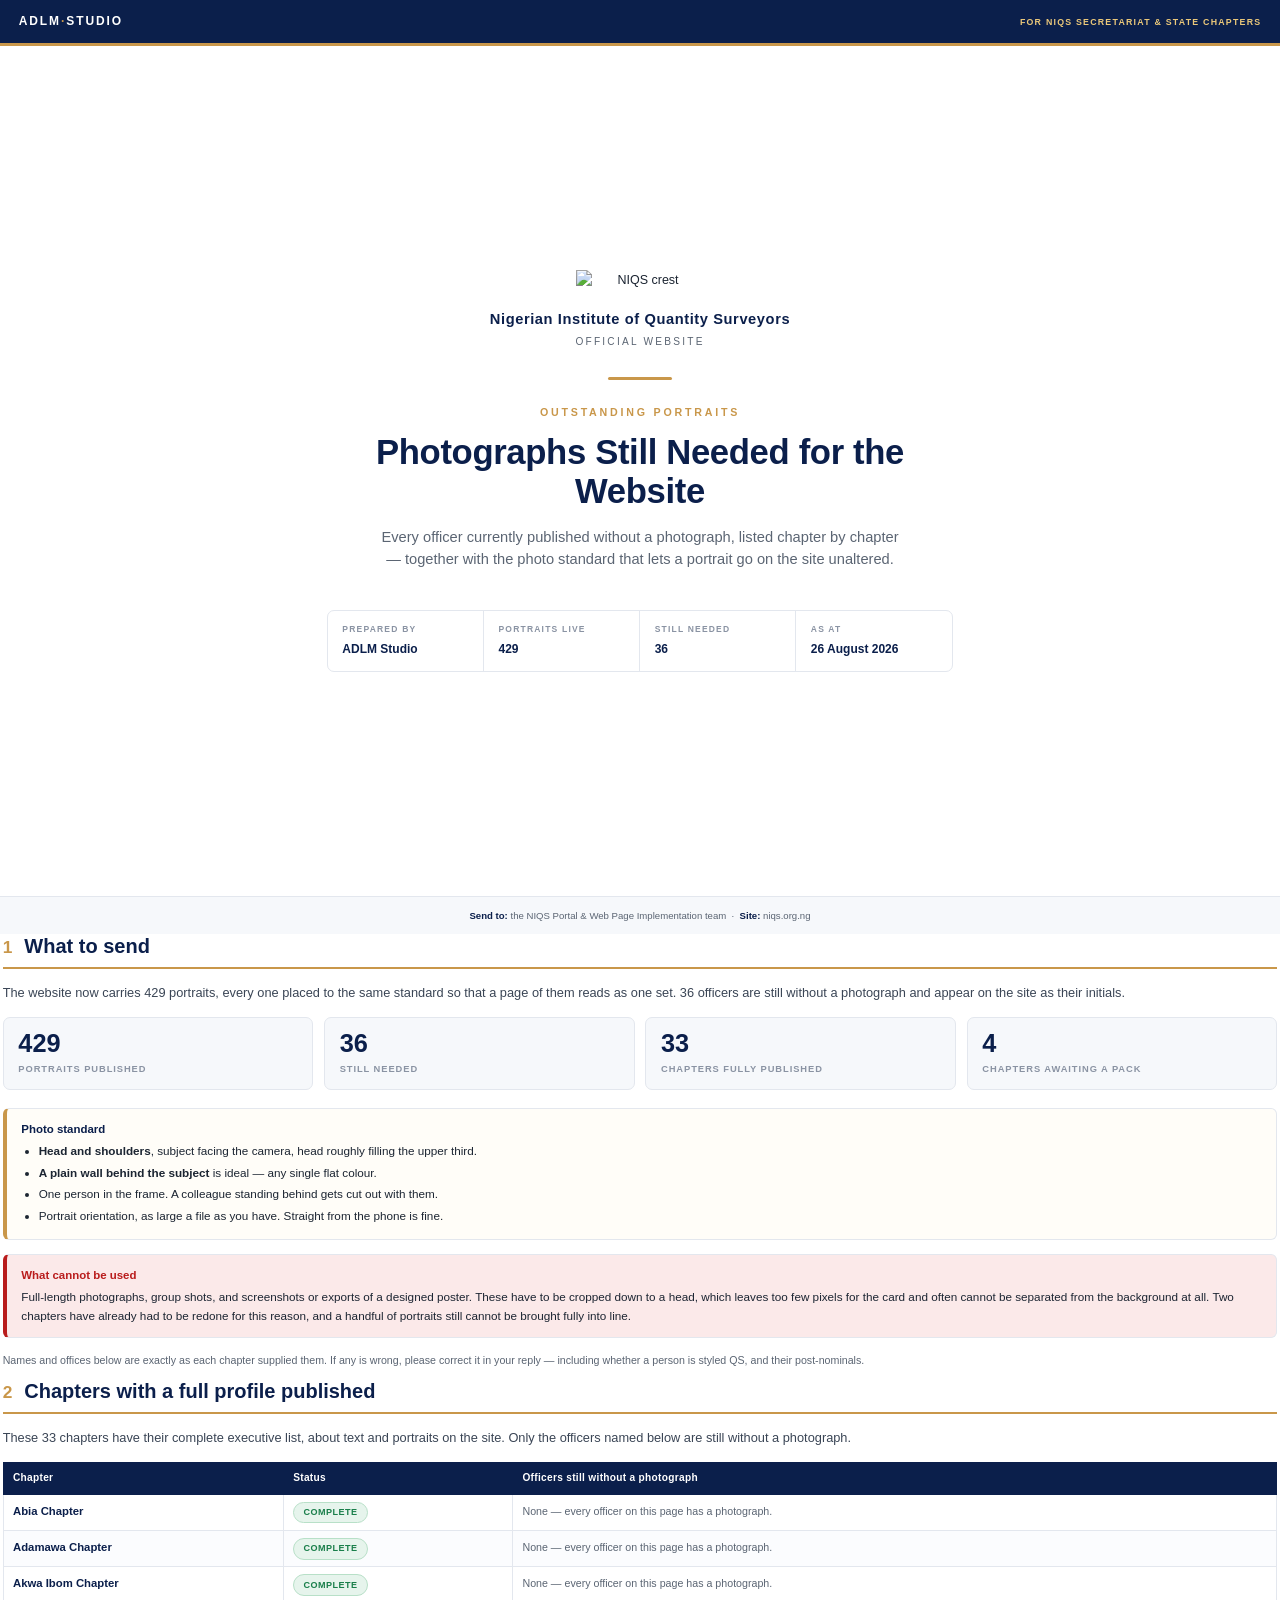
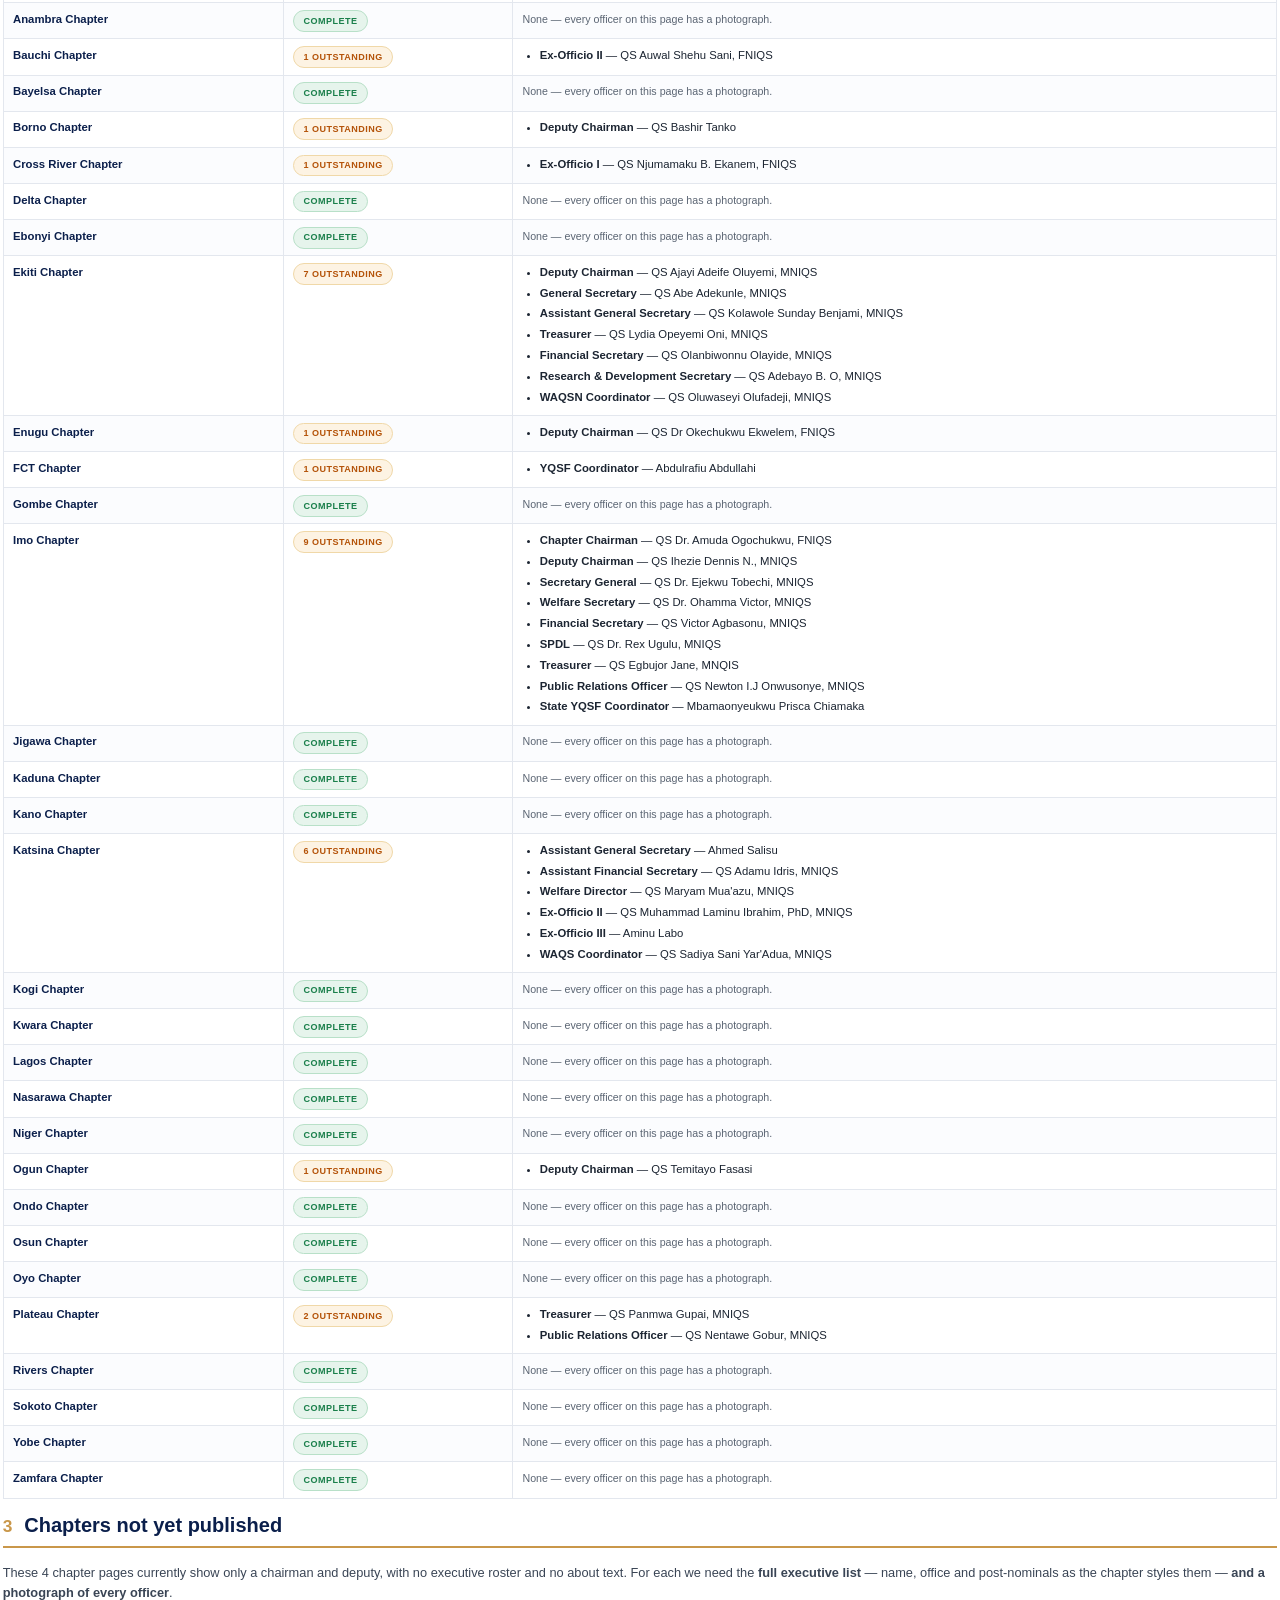
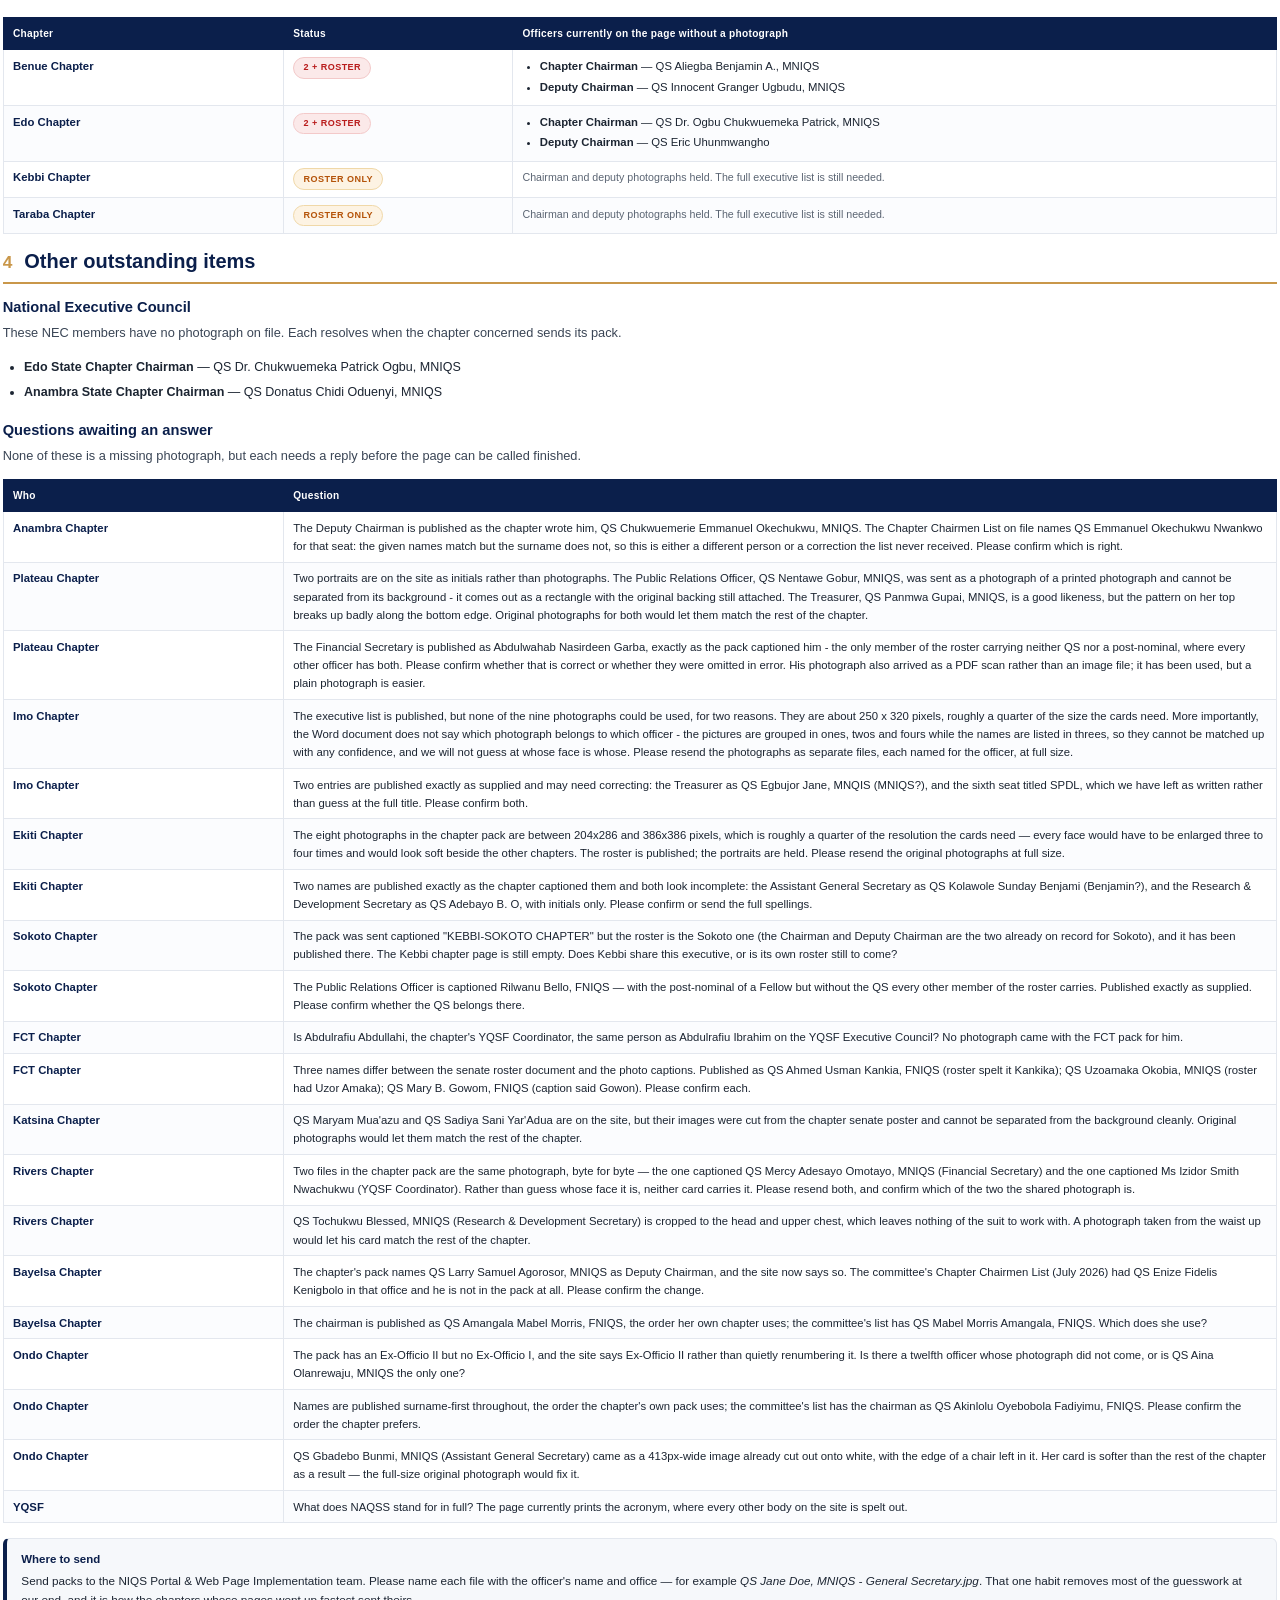
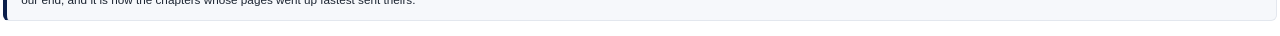
==== docs/pdf-source/outstanding-portraits.html @ b6cdea0b "content(chapters): Anambra, Plateau and Imo, and two faces we would have had to guess at All three a" ====
<!DOCTYPE html>
<html lang="en"><head><meta charset="utf-8">
<title>NIQS Website — Outstanding Portraits</title>
<style>
  :root{ --navy:#0B1F4B; --navy2:#132660; --navy3:#1a3280; --gold:#C9974A; --goldl:#EBC87A;
    --goldxl:#f6efe0; --ink:#1c2532; --muted:#5b6573; --muted2:#8a93a3; --line:#e3e7ee;
    --soft:#f6f8fb; --green:#1a7f4b; --greenbg:#e6f4ec; --greenbd:#b8e0c8;
    --amber:#b45309; --amberbg:#fdf3e3; --amberbd:#f0d8a8; --red:#b91c1c; --redbg:#fbe9e9; --redbd:#f3c9c9; }
  *{ box-sizing:border-box; }
  html{ -webkit-print-color-adjust:exact; print-color-adjust:exact; }
  body{ font-family:"Segoe UI","Helvetica Neue",Arial,sans-serif; color:var(--ink);
    font-size:9.4pt; line-height:1.6; margin:0; background:#fff; }
  h1,h2,h3{ font-weight:700; color:var(--navy); margin:0; line-height:1.25; }
  p{ margin:0 0 7pt; }
  .cover{ height:247mm; display:flex; flex-direction:column; break-after:page; }
  .cover-band{ background:var(--navy); color:#fff; padding:9pt 14pt; display:flex;
    justify-content:space-between; align-items:center; border-bottom:3px solid var(--gold); }
  .cover-band .l{ font-weight:800; letter-spacing:.16em; font-size:9pt; }
  .cover-band .l b{ color:var(--gold); }
  .cover-band .r{ font-size:6.6pt; letter-spacing:.14em; color:var(--goldl); font-weight:700; text-transform:uppercase; }
  .cover-body{ flex:1; display:flex; flex-direction:column; align-items:center; text-align:center;
    padding:0 24pt; justify-content:center; }
  .crest{ width:128px; height:auto; margin-bottom:14pt; }
  .inst{ font-size:11pt; font-weight:700; color:var(--navy); letter-spacing:.04em; }
  .inst-sub{ font-size:7.6pt; color:var(--muted); letter-spacing:.22em; text-transform:uppercase; margin-top:2pt; }
  .rule{ width:64px; height:3px; background:var(--gold); border-radius:2px; margin:20pt auto 18pt; }
  .doc-kicker{ font-size:8pt; font-weight:800; letter-spacing:.26em; text-transform:uppercase;
    color:var(--gold); margin-bottom:9pt; }
  .doc-title{ font-size:26pt; line-height:1.12; color:var(--navy); letter-spacing:-.01em; max-width:430pt; }
  .doc-subtitle{ font-size:11pt; color:var(--muted); font-weight:500; margin-top:11pt; max-width:390pt; line-height:1.5; }
  .meta-grid{ display:grid; grid-template-columns:repeat(4,1fr); width:100%; max-width:470pt;
    margin-top:30pt; border:1px solid var(--line); border-radius:7px; overflow:hidden; }
  .meta-cell{ padding:9pt 11pt; border-right:1px solid var(--line); text-align:left; }
  .meta-cell:last-child{ border-right:none; }
  .meta-cell .k{ font-size:6.4pt; letter-spacing:.14em; text-transform:uppercase; color:var(--muted2); font-weight:700; }
  .meta-cell .v{ font-size:9pt; font-weight:700; color:var(--navy); margin-top:3pt; }
  .cover-foot{ background:var(--soft); border-top:1px solid var(--line); padding:8pt 14pt;
    font-size:7.2pt; color:var(--muted); text-align:center; }
  .cover-foot b{ color:var(--navy); }
  section{ padding:0 2pt; }
  .pb{ break-before:page; }
  h1.sec{ font-size:15pt; padding-bottom:6pt; margin:0 0 11pt; border-bottom:2px solid var(--gold);
    display:flex; align-items:baseline; gap:9pt; }
  h1.sec .n{ color:var(--gold); font-size:13pt; }
  .lead{ font-size:9.6pt; color:#3a4555; margin-bottom:10pt; }
  table.tbl{ width:100%; border-collapse:collapse; margin:6pt 0 11pt; font-size:8.5pt; }
  table.tbl th{ background:var(--navy); color:#fff; text-align:left; padding:5.5pt 7pt; font-weight:600;
    font-size:7.6pt; letter-spacing:.03em; border:1px solid var(--navy); }
  table.tbl td{ padding:5pt 7pt; border:1px solid var(--line); vertical-align:top; }
  table.tbl tr{ break-inside:avoid; }
  table.tbl tbody tr:nth-child(even) td{ background:#fbfcfe; }
  .chap{ font-weight:700; color:var(--navy); white-space:nowrap; }
  .rag{ display:inline-block; font-size:6.8pt; font-weight:800; letter-spacing:.05em; text-transform:uppercase;
    padding:2pt 7pt; border-radius:20px; white-space:nowrap; }
  .rag.g{ background:var(--greenbg); color:var(--green); border:1px solid var(--greenbd); }
  .rag.a{ background:var(--amberbg); color:var(--amber); border:1px solid var(--amberbd); }
  .rag.r{ background:var(--redbg); color:var(--red); border:1px solid var(--redbd); }
  .box{ border:1px solid var(--line); border-left:4px solid var(--gold); background:#fffdf8;
    border-radius:6px; padding:8pt 11pt; margin:8pt 0 11pt; font-size:8.8pt; break-inside:avoid; }
  .box.navy{ border-left-color:var(--navy); background:var(--soft); }
  .box .bt{ font-weight:800; color:var(--navy); font-size:8.6pt; margin-bottom:3pt; }
  ul{ margin:0 0 8pt; padding-left:16pt; } li{ margin-bottom:3.5pt; }
  ul.tight{ margin:0; padding-left:13pt; } ul.tight li{ margin-bottom:2pt; }
  .stat-row{ display:grid; grid-template-columns:repeat(4,1fr); gap:8pt; margin:4pt 0 14pt; }
  .stat{ border:1px solid var(--line); border-radius:7px; padding:9pt 11pt; background:var(--soft); }
  .stat .n{ font-size:19pt; font-weight:800; color:var(--navy); line-height:1.1; }
  .stat .l{ font-size:7pt; letter-spacing:.1em; text-transform:uppercase; color:var(--muted2); font-weight:700; margin-top:3pt; }
  .muted{ color:var(--muted); } .small{ font-size:8pt; }
</style></head>
<body>

<div class="cover">
  <div class="cover-band">
    <div class="l">ADLM<b>·</b>STUDIO</div>
    <div class="r">For NIQS Secretariat &amp; State Chapters</div>
  </div>
  <div class="cover-body">
    <img class="crest" src="__LOGO_DATA_URI__" alt="NIQS crest">
    <div class="inst">Nigerian Institute of Quantity Surveyors</div>
    <div class="inst-sub">Official Website</div>
    <div class="rule"></div>
    <div class="doc-kicker">Outstanding Portraits</div>
    <h1 class="doc-title">Photographs Still Needed for the Website</h1>
    <div class="doc-subtitle">
      Every officer currently published without a photograph, listed chapter by chapter —
      together with the photo standard that lets a portrait go on the site unaltered.
    </div>
    <div class="meta-grid">
      <div class="meta-cell"><div class="k">Prepared by</div><div class="v">ADLM Studio</div></div>
      <div class="meta-cell"><div class="k">Portraits live</div><div class="v">429</div></div>
      <div class="meta-cell"><div class="k">Still needed</div><div class="v">36</div></div>
      <div class="meta-cell"><div class="k">As at</div><div class="v">26 August 2026</div></div>
    </div>
  </div>
  <div class="cover-foot">
    <b>Send to:</b> the NIQS Portal &amp; Web Page Implementation team &nbsp;·&nbsp;
    <b>Site:</b> niqs.org.ng
  </div>
</div>

<section>
  <h1 class="sec"><span class="n">1</span> What to send</h1>
  <p class="lead">
    The website now carries 429 portraits, every one placed to the same standard so that a
    page of them reads as one set. 36 officers are still without a photograph and appear
    on the site as their initials.
  </p>

  <div class="stat-row">
    <div class="stat"><div class="n">429</div><div class="l">Portraits published</div></div>
    <div class="stat"><div class="n">36</div><div class="l">Still needed</div></div>
    <div class="stat"><div class="n">33</div><div class="l">Chapters fully published</div></div>
    <div class="stat"><div class="n">4</div><div class="l">Chapters awaiting a pack</div></div>
  </div>

  <div class="box">
    <div class="bt">Photo standard</div>
    <ul class="tight">
      <li><b>Head and shoulders</b>, subject facing the camera, head roughly filling the upper third.</li>
      <li><b>A plain wall behind the subject</b> is ideal — any single flat colour.</li>
      <li>One person in the frame. A colleague standing behind gets cut out with them.</li>
      <li>Portrait orientation, as large a file as you have. Straight from the phone is fine.</li>
    </ul>
  </div>

  <div class="box warn" style="border-left-color:#b91c1c;background:#fbe9e9;">
    <div class="bt" style="color:#b91c1c;">What cannot be used</div>
    <p style="margin:0;">
      Full-length photographs, group shots, and screenshots or exports of a designed poster. These have
      to be cropped down to a head, which leaves too few pixels for the card and often cannot be
      separated from the background at all. Two chapters have already had to be redone for this reason,
      and a handful of portraits still cannot be brought fully into line.
    </p>
  </div>

  <p class="small muted">
    Names and offices below are exactly as each chapter supplied them. If any is wrong, please correct
    it in your reply — including whether a person is styled QS, and their post-nominals.
  </p>
</section>

<section class="pb">
  <h1 class="sec"><span class="n">2</span> Chapters with a full profile published</h1>
  <p class="lead">
    These 33 chapters have their complete executive list, about text and portraits on
    the site. Only the officers named below are still without a photograph.
  </p>
  <table class="tbl">
    <thead><tr><th style="width:22%">Chapter</th><th style="width:18%">Status</th><th>Officers still without a photograph</th></tr></thead>
    <tbody>
      <tr>
        <td class="chap">Abia Chapter</td>
        <td><span class="rag g">Complete</span></td>
        <td><span class="muted small">None — every officer on this page has a photograph.</span></td>
      </tr>
      <tr>
        <td class="chap">Adamawa Chapter</td>
        <td><span class="rag g">Complete</span></td>
        <td><span class="muted small">None — every officer on this page has a photograph.</span></td>
      </tr>
      <tr>
        <td class="chap">Akwa Ibom Chapter</td>
        <td><span class="rag g">Complete</span></td>
        <td><span class="muted small">None — every officer on this page has a photograph.</span></td>
      </tr>
      <tr>
        <td class="chap">Anambra Chapter</td>
        <td><span class="rag g">Complete</span></td>
        <td><span class="muted small">None — every officer on this page has a photograph.</span></td>
      </tr>
      <tr>
        <td class="chap">Bauchi Chapter</td>
        <td><span class="rag a">1 outstanding</span></td>
        <td><ul class="tight"><li><b>Ex-Officio II</b> — QS Auwal Shehu Sani, FNIQS</li></ul></td>
      </tr>
      <tr>
        <td class="chap">Bayelsa Chapter</td>
        <td><span class="rag g">Complete</span></td>
        <td><span class="muted small">None — every officer on this page has a photograph.</span></td>
      </tr>
      <tr>
        <td class="chap">Borno Chapter</td>
        <td><span class="rag a">1 outstanding</span></td>
        <td><ul class="tight"><li><b>Deputy Chairman</b> — QS Bashir Tanko</li></ul></td>
      </tr>
      <tr>
        <td class="chap">Cross River Chapter</td>
        <td><span class="rag a">1 outstanding</span></td>
        <td><ul class="tight"><li><b>Ex-Officio I</b> — QS Njumamaku B. Ekanem, FNIQS</li></ul></td>
      </tr>
      <tr>
        <td class="chap">Delta Chapter</td>
        <td><span class="rag g">Complete</span></td>
        <td><span class="muted small">None — every officer on this page has a photograph.</span></td>
      </tr>
      <tr>
        <td class="chap">Ebonyi Chapter</td>
        <td><span class="rag g">Complete</span></td>
        <td><span class="muted small">None — every officer on this page has a photograph.</span></td>
      </tr>
      <tr>
        <td class="chap">Ekiti Chapter</td>
        <td><span class="rag a">7 outstanding</span></td>
        <td><ul class="tight"><li><b>Deputy Chairman</b> — QS Ajayi Adeife Oluyemi, MNIQS</li><li><b>General Secretary</b> — QS Abe Adekunle, MNIQS</li><li><b>Assistant General Secretary</b> — QS Kolawole Sunday Benjami, MNIQS</li><li><b>Treasurer</b> — QS Lydia Opeyemi Oni, MNIQS</li><li><b>Financial Secretary</b> — QS Olanbiwonnu Olayide, MNIQS</li><li><b>Research &amp; Development Secretary</b> — QS Adebayo B. O, MNIQS</li><li><b>WAQSN Coordinator</b> — QS Oluwaseyi Olufadeji, MNIQS</li></ul></td>
      </tr>
      <tr>
        <td class="chap">Enugu Chapter</td>
        <td><span class="rag a">1 outstanding</span></td>
        <td><ul class="tight"><li><b>Deputy Chairman</b> — QS Dr Okechukwu Ekwelem, FNIQS</li></ul></td>
      </tr>
      <tr>
        <td class="chap">FCT Chapter</td>
        <td><span class="rag a">1 outstanding</span></td>
        <td><ul class="tight"><li><b>YQSF Coordinator</b> — Abdulrafiu Abdullahi</li></ul></td>
      </tr>
      <tr>
        <td class="chap">Gombe Chapter</td>
        <td><span class="rag g">Complete</span></td>
        <td><span class="muted small">None — every officer on this page has a photograph.</span></td>
      </tr>
      <tr>
        <td class="chap">Imo Chapter</td>
        <td><span class="rag a">9 outstanding</span></td>
        <td><ul class="tight"><li><b>Chapter Chairman</b> — QS Dr. Amuda Ogochukwu, FNIQS</li><li><b>Deputy Chairman</b> — QS Ihezie Dennis N., MNIQS</li><li><b>Secretary General</b> — QS Dr. Ejekwu Tobechi, MNIQS</li><li><b>Welfare Secretary</b> — QS Dr. Ohamma Victor, MNIQS</li><li><b>Financial Secretary</b> — QS Victor Agbasonu, MNIQS</li><li><b>SPDL</b> — QS Dr. Rex Ugulu, MNIQS</li><li><b>Treasurer</b> — QS Egbujor Jane, MNQIS</li><li><b>Public Relations Officer</b> — QS Newton I.J Onwusonye, MNIQS</li><li><b>State YQSF Coordinator</b> — Mbamaonyeukwu Prisca Chiamaka</li></ul></td>
      </tr>
      <tr>
        <td class="chap">Jigawa Chapter</td>
        <td><span class="rag g">Complete</span></td>
        <td><span class="muted small">None — every officer on this page has a photograph.</span></td>
      </tr>
      <tr>
        <td class="chap">Kaduna Chapter</td>
        <td><span class="rag g">Complete</span></td>
        <td><span class="muted small">None — every officer on this page has a photograph.</span></td>
      </tr>
      <tr>
        <td class="chap">Kano Chapter</td>
        <td><span class="rag g">Complete</span></td>
        <td><span class="muted small">None — every officer on this page has a photograph.</span></td>
      </tr>
      <tr>
        <td class="chap">Katsina Chapter</td>
        <td><span class="rag a">6 outstanding</span></td>
        <td><ul class="tight"><li><b>Assistant General Secretary</b> — Ahmed Salisu</li><li><b>Assistant Financial Secretary</b> — QS Adamu Idris, MNIQS</li><li><b>Welfare Director</b> — QS Maryam Mua'azu, MNIQS</li><li><b>Ex-Officio II</b> — QS Muhammad Laminu Ibrahim, PhD, MNIQS</li><li><b>Ex-Officio III</b> — Aminu Labo</li><li><b>WAQS Coordinator</b> — QS Sadiya Sani Yar'Adua, MNIQS</li></ul></td>
      </tr>
      <tr>
        <td class="chap">Kogi Chapter</td>
        <td><span class="rag g">Complete</span></td>
        <td><span class="muted small">None — every officer on this page has a photograph.</span></td>
      </tr>
      <tr>
        <td class="chap">Kwara Chapter</td>
        <td><span class="rag g">Complete</span></td>
        <td><span class="muted small">None — every officer on this page has a photograph.</span></td>
      </tr>
      <tr>
        <td class="chap">Lagos Chapter</td>
        <td><span class="rag g">Complete</span></td>
        <td><span class="muted small">None — every officer on this page has a photograph.</span></td>
      </tr>
      <tr>
        <td class="chap">Nasarawa Chapter</td>
        <td><span class="rag g">Complete</span></td>
        <td><span class="muted small">None — every officer on this page has a photograph.</span></td>
      </tr>
      <tr>
        <td class="chap">Niger Chapter</td>
        <td><span class="rag g">Complete</span></td>
        <td><span class="muted small">None — every officer on this page has a photograph.</span></td>
      </tr>
      <tr>
        <td class="chap">Ogun Chapter</td>
        <td><span class="rag a">1 outstanding</span></td>
        <td><ul class="tight"><li><b>Deputy Chairman</b> — QS Temitayo Fasasi</li></ul></td>
      </tr>
      <tr>
        <td class="chap">Ondo Chapter</td>
        <td><span class="rag g">Complete</span></td>
        <td><span class="muted small">None — every officer on this page has a photograph.</span></td>
      </tr>
      <tr>
        <td class="chap">Osun Chapter</td>
        <td><span class="rag g">Complete</span></td>
        <td><span class="muted small">None — every officer on this page has a photograph.</span></td>
      </tr>
      <tr>
        <td class="chap">Oyo Chapter</td>
        <td><span class="rag g">Complete</span></td>
        <td><span class="muted small">None — every officer on this page has a photograph.</span></td>
      </tr>
      <tr>
        <td class="chap">Plateau Chapter</td>
        <td><span class="rag a">2 outstanding</span></td>
        <td><ul class="tight"><li><b>Treasurer</b> — QS Panmwa Gupai, MNIQS</li><li><b>Public Relations Officer</b> — QS Nentawe Gobur, MNIQS</li></ul></td>
      </tr>
      <tr>
        <td class="chap">Rivers Chapter</td>
        <td><span class="rag g">Complete</span></td>
        <td><span class="muted small">None — every officer on this page has a photograph.</span></td>
      </tr>
      <tr>
        <td class="chap">Sokoto Chapter</td>
        <td><span class="rag g">Complete</span></td>
        <td><span class="muted small">None — every officer on this page has a photograph.</span></td>
      </tr>
      <tr>
        <td class="chap">Yobe Chapter</td>
        <td><span class="rag g">Complete</span></td>
        <td><span class="muted small">None — every officer on this page has a photograph.</span></td>
      </tr>
      <tr>
        <td class="chap">Zamfara Chapter</td>
        <td><span class="rag g">Complete</span></td>
        <td><span class="muted small">None — every officer on this page has a photograph.</span></td>
      </tr></tbody>
  </table>
</section>

<section class="pb">
  <h1 class="sec"><span class="n">3</span> Chapters not yet published</h1>
  <p class="lead">
    These 4 chapter pages currently show only a chairman and deputy, with no executive
    roster and no about text. For each we need the <b>full executive list</b> — name, office and
    post-nominals as the chapter styles them — <b>and a photograph of every officer</b>.
  </p>
  <table class="tbl">
    <thead><tr><th style="width:22%">Chapter</th><th style="width:18%">Status</th><th>Officers currently on the page without a photograph</th></tr></thead>
    <tbody>
      <tr>
        <td class="chap">Benue Chapter</td>
        <td><span class="rag r">2 + roster</span></td>
        <td><ul class="tight"><li><b>Chapter Chairman</b> — QS Aliegba Benjamin A., MNIQS</li><li><b>Deputy Chairman</b> — QS Innocent Granger Ugbudu, MNIQS</li></ul></td>
      </tr>
      <tr>
        <td class="chap">Edo Chapter</td>
        <td><span class="rag r">2 + roster</span></td>
        <td><ul class="tight"><li><b>Chapter Chairman</b> — QS Dr. Ogbu Chukwuemeka Patrick, MNIQS</li><li><b>Deputy Chairman</b> — QS Eric Uhunmwangho</li></ul></td>
      </tr>
      <tr>
        <td class="chap">Kebbi Chapter</td>
        <td><span class="rag a">Roster only</span></td>
        <td><span class="muted small">Chairman and deputy photographs held. The full executive list is still needed.</span></td>
      </tr>
      <tr>
        <td class="chap">Taraba Chapter</td>
        <td><span class="rag a">Roster only</span></td>
        <td><span class="muted small">Chairman and deputy photographs held. The full executive list is still needed.</span></td>
      </tr></tbody>
  </table>
</section>

<section class="pb">
  <h1 class="sec"><span class="n">4</span> Other outstanding items</h1>

  
  <h2 style="font-size:11pt;margin:0 0 5pt;">National Executive Council</h2>
  <p class="lead">These NEC members have no photograph on file. Each resolves when the chapter concerned sends its pack.</p>
  <ul><li><b>Edo State Chapter Chairman</b> — QS Dr. Chukwuemeka Patrick Ogbu, MNIQS</li><li><b>Anambra State Chapter Chairman</b> — QS Donatus Chidi Oduenyi, MNIQS</li></ul>

  <h2 style="font-size:11pt;margin:14pt 0 5pt;">Questions awaiting an answer</h2>
  <p class="lead">None of these is a missing photograph, but each needs a reply before the page can be called finished.</p>
  <table class="tbl">
    <thead><tr><th style="width:22%">Who</th><th>Question</th></tr></thead>
    <tbody><tr><td class="chap">Anambra Chapter</td><td>The Deputy Chairman is published as the chapter wrote him, QS Chukwuemerie Emmanuel Okechukwu, MNIQS. The Chapter Chairmen List on file names QS Emmanuel Okechukwu Nwankwo for that seat: the given names match but the surname does not, so this is either a different person or a correction the list never received. Please confirm which is right.</td></tr><tr><td class="chap">Plateau Chapter</td><td>Two portraits are on the site as initials rather than photographs. The Public Relations Officer, QS Nentawe Gobur, MNIQS, was sent as a photograph of a printed photograph and cannot be separated from its background - it comes out as a rectangle with the original backing still attached. The Treasurer, QS Panmwa Gupai, MNIQS, is a good likeness, but the pattern on her top breaks up badly along the bottom edge. Original photographs for both would let them match the rest of the chapter.</td></tr><tr><td class="chap">Plateau Chapter</td><td>The Financial Secretary is published as Abdulwahab Nasirdeen Garba, exactly as the pack captioned him - the only member of the roster carrying neither QS nor a post-nominal, where every other officer has both. Please confirm whether that is correct or whether they were omitted in error. His photograph also arrived as a PDF scan rather than an image file; it has been used, but a plain photograph is easier.</td></tr><tr><td class="chap">Imo Chapter</td><td>The executive list is published, but none of the nine photographs could be used, for two reasons. They are about 250 x 320 pixels, roughly a quarter of the size the cards need. More importantly, the Word document does not say which photograph belongs to which officer - the pictures are grouped in ones, twos and fours while the names are listed in threes, so they cannot be matched up with any confidence, and we will not guess at whose face is whose. Please resend the photographs as separate files, each named for the officer, at full size.</td></tr><tr><td class="chap">Imo Chapter</td><td>Two entries are published exactly as supplied and may need correcting: the Treasurer as QS Egbujor Jane, MNQIS (MNIQS?), and the sixth seat titled SPDL, which we have left as written rather than guess at the full title. Please confirm both.</td></tr><tr><td class="chap">Ekiti Chapter</td><td>The eight photographs in the chapter pack are between 204x286 and 386x386 pixels, which is roughly a quarter of the resolution the cards need — every face would have to be enlarged three to four times and would look soft beside the other chapters. The roster is published; the portraits are held. Please resend the original photographs at full size.</td></tr><tr><td class="chap">Ekiti Chapter</td><td>Two names are published exactly as the chapter captioned them and both look incomplete: the Assistant General Secretary as QS Kolawole Sunday Benjami (Benjamin?), and the Research &amp; Development Secretary as QS Adebayo B. O, with initials only. Please confirm or send the full spellings.</td></tr><tr><td class="chap">Sokoto Chapter</td><td>The pack was sent captioned "KEBBI-SOKOTO CHAPTER" but the roster is the Sokoto one (the Chairman and Deputy Chairman are the two already on record for Sokoto), and it has been published there. The Kebbi chapter page is still empty. Does Kebbi share this executive, or is its own roster still to come?</td></tr><tr><td class="chap">Sokoto Chapter</td><td>The Public Relations Officer is captioned Rilwanu Bello, FNIQS — with the post-nominal of a Fellow but without the QS every other member of the roster carries. Published exactly as supplied. Please confirm whether the QS belongs there.</td></tr><tr><td class="chap">FCT Chapter</td><td>Is Abdulrafiu Abdullahi, the chapter's YQSF Coordinator, the same person as Abdulrafiu Ibrahim on the YQSF Executive Council? No photograph came with the FCT pack for him.</td></tr><tr><td class="chap">FCT Chapter</td><td>Three names differ between the senate roster document and the photo captions. Published as QS Ahmed Usman Kankia, FNIQS (roster spelt it Kankika); QS Uzoamaka Okobia, MNIQS (roster had Uzor Amaka); QS Mary B. Gowom, FNIQS (caption said Gowon). Please confirm each.</td></tr><tr><td class="chap">Katsina Chapter</td><td>QS Maryam Mua'azu and QS Sadiya Sani Yar'Adua are on the site, but their images were cut from the chapter senate poster and cannot be separated from the background cleanly. Original photographs would let them match the rest of the chapter.</td></tr><tr><td class="chap">Rivers Chapter</td><td>Two files in the chapter pack are the same photograph, byte for byte — the one captioned QS Mercy Adesayo Omotayo, MNIQS (Financial Secretary) and the one captioned Ms Izidor Smith Nwachukwu (YQSF Coordinator). Rather than guess whose face it is, neither card carries it. Please resend both, and confirm which of the two the shared photograph is.</td></tr><tr><td class="chap">Rivers Chapter</td><td>QS Tochukwu Blessed, MNIQS (Research &amp; Development Secretary) is cropped to the head and upper chest, which leaves nothing of the suit to work with. A photograph taken from the waist up would let his card match the rest of the chapter.</td></tr><tr><td class="chap">Bayelsa Chapter</td><td>The chapter's pack names QS Larry Samuel Agorosor, MNIQS as Deputy Chairman, and the site now says so. The committee's Chapter Chairmen List (July 2026) had QS Enize Fidelis Kenigbolo in that office and he is not in the pack at all. Please confirm the change.</td></tr><tr><td class="chap">Bayelsa Chapter</td><td>The chairman is published as QS Amangala Mabel Morris, FNIQS, the order her own chapter uses; the committee's list has QS Mabel Morris Amangala, FNIQS. Which does she use?</td></tr><tr><td class="chap">Ondo Chapter</td><td>The pack has an Ex-Officio II but no Ex-Officio I, and the site says Ex-Officio II rather than quietly renumbering it. Is there a twelfth officer whose photograph did not come, or is QS Aina Olanrewaju, MNIQS the only one?</td></tr><tr><td class="chap">Ondo Chapter</td><td>Names are published surname-first throughout, the order the chapter's own pack uses; the committee's list has the chairman as QS Akinlolu Oyebobola Fadiyimu, FNIQS. Please confirm the order the chapter prefers.</td></tr><tr><td class="chap">Ondo Chapter</td><td>QS Gbadebo Bunmi, MNIQS (Assistant General Secretary) came as a 413px-wide image already cut out onto white, with the edge of a chair left in it. Her card is softer than the rest of the chapter as a result — the full-size original photograph would fix it.</td></tr><tr><td class="chap">YQSF</td><td>What does NAQSS stand for in full? The page currently prints the acronym, where every other body on the site is spelt out.</td></tr></tbody>
  </table>

  <div class="box navy">
    <div class="bt">Where to send</div>
    <p style="margin:0;">
      Send packs to the NIQS Portal &amp; Web Page Implementation team. Please name each file with the
      officer's name and office — for example <i>QS Jane Doe, MNIQS - General Secretary.jpg</i>. That
      one habit removes most of the guesswork at our end, and it is how the chapters whose pages went
      up fastest sent theirs.
    </p>
  </div>
</section>

</body></html>
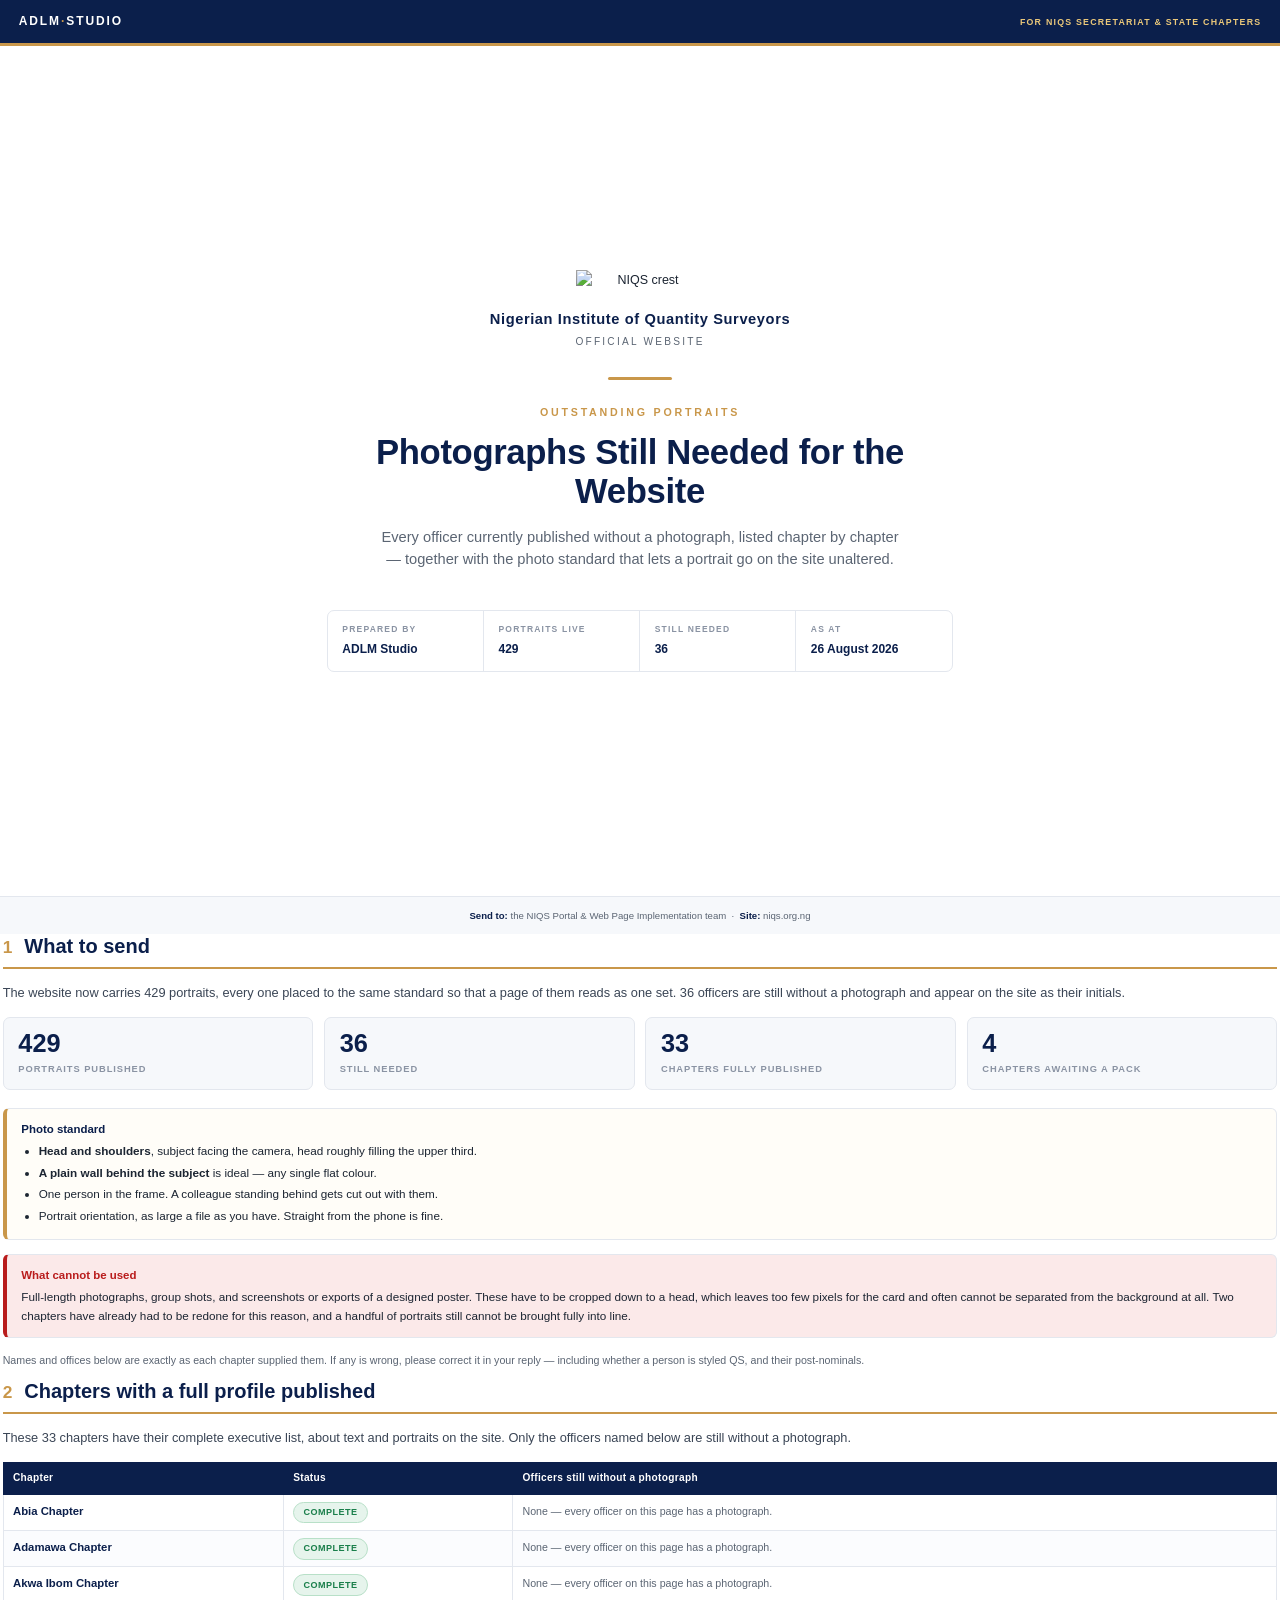
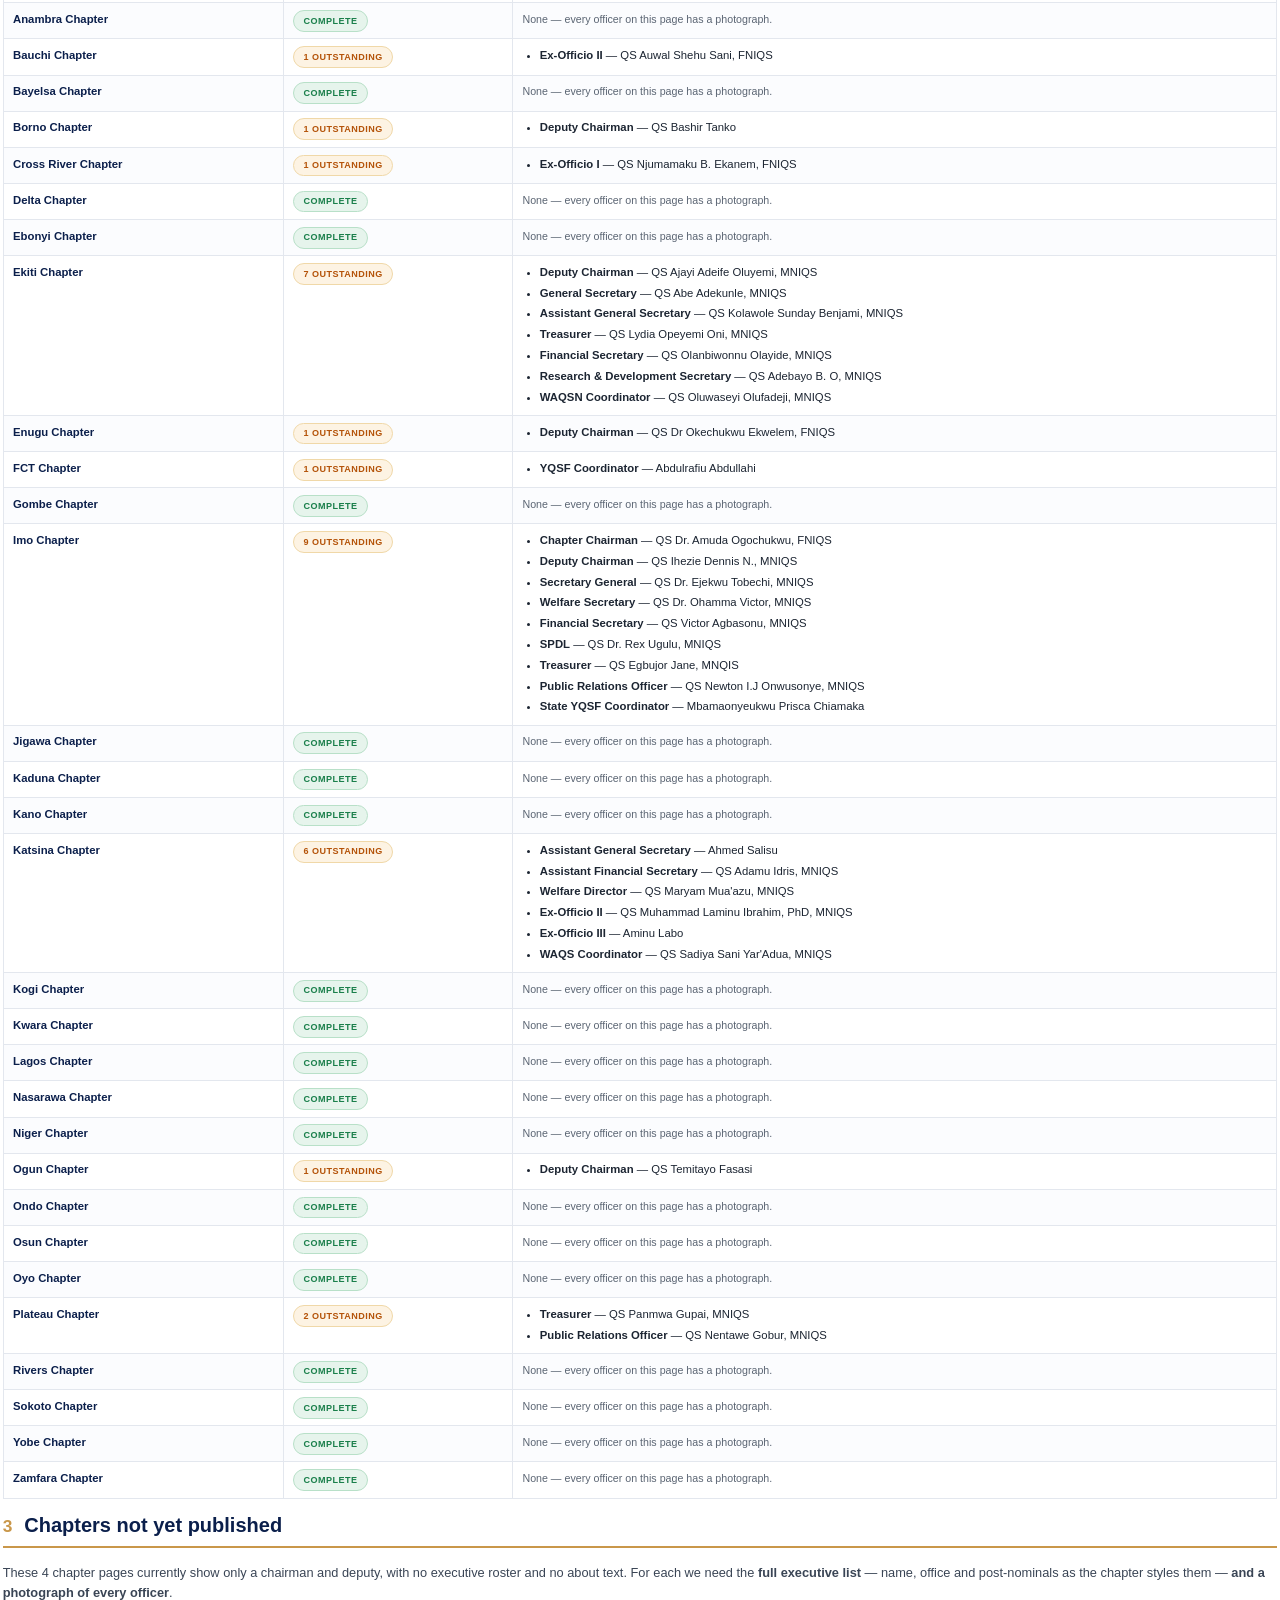
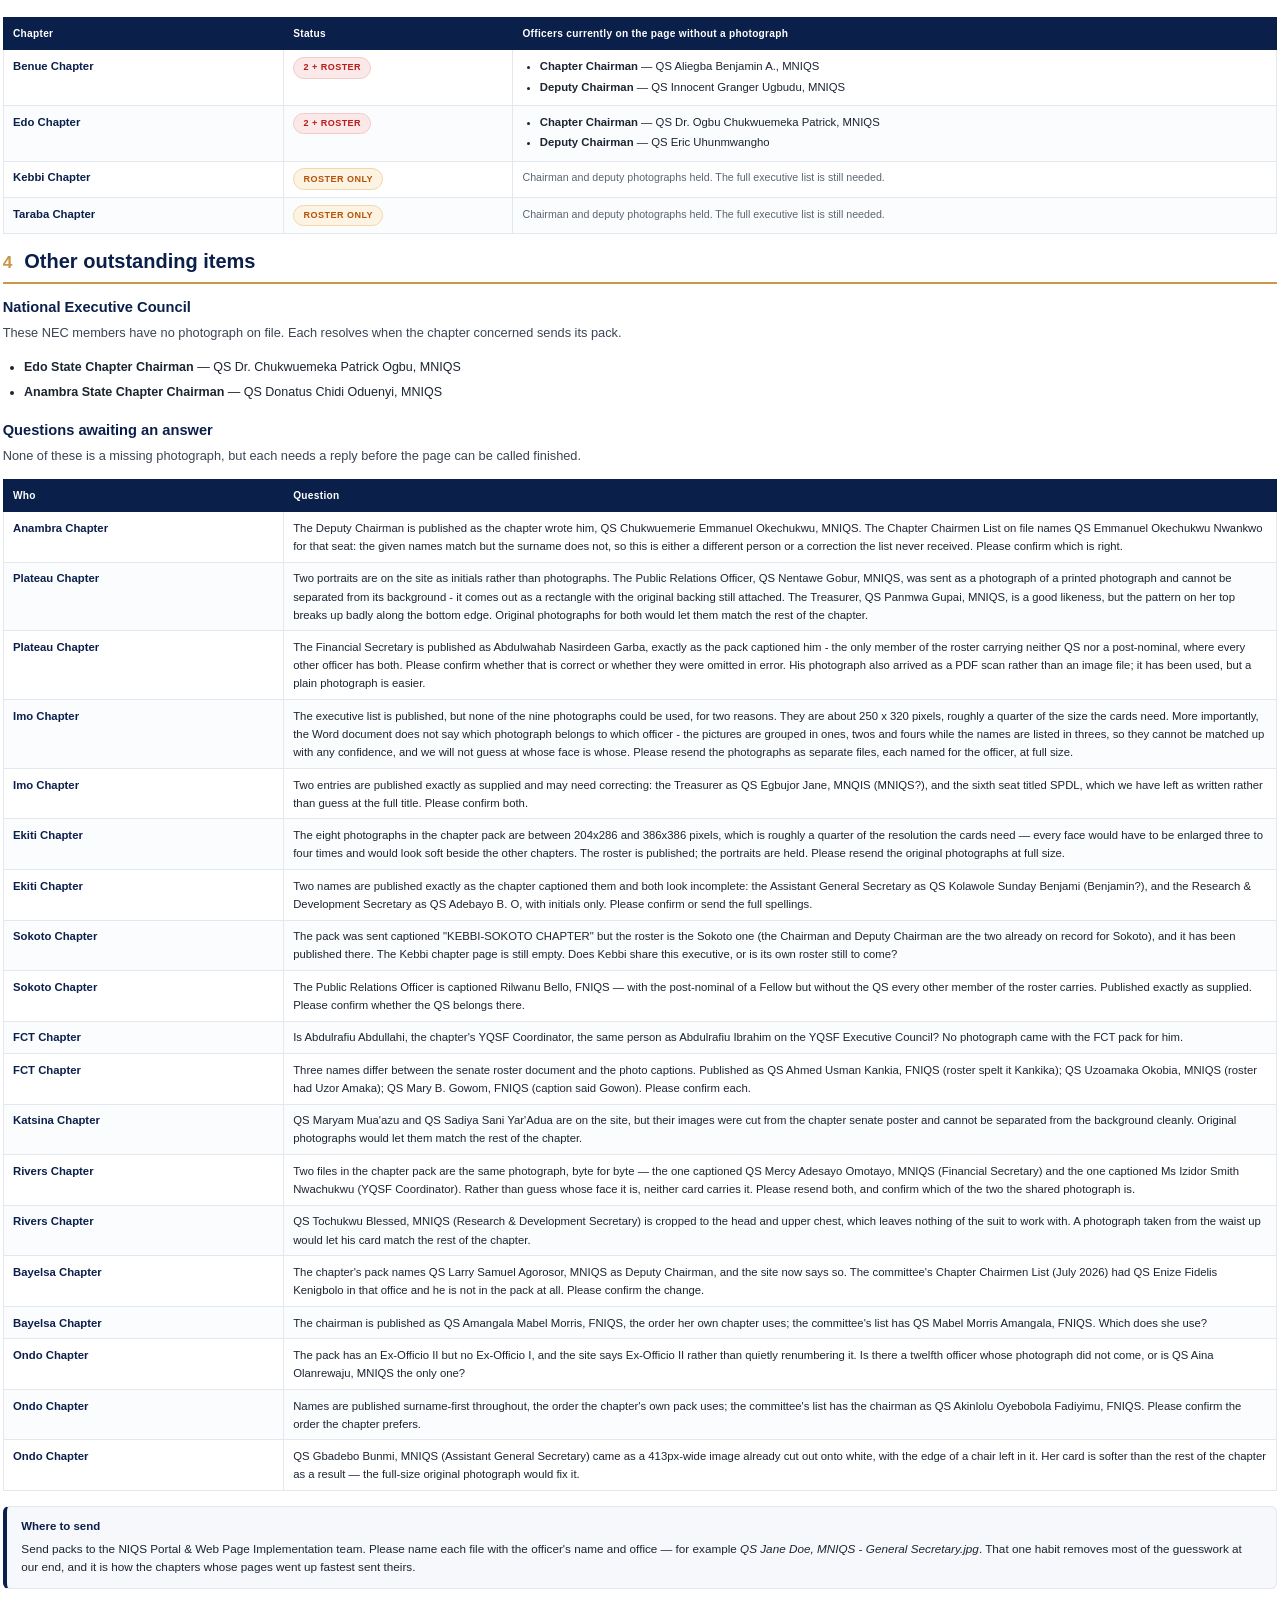
==== commit c2b031ba: "content(yqsf): spell out NAQSS, and put back the portrait that spelling it cost NAQSS is the Nationa" ====
--- a/docs/pdf-source/outstanding-portraits.html
+++ b/docs/pdf-source/outstanding-portraits.html
@@ -361,7 +361,7 @@
   <p class="lead">None of these is a missing photograph, but each needs a reply before the page can be called finished.</p>
   <table class="tbl">
     <thead><tr><th style="width:22%">Who</th><th>Question</th></tr></thead>
-    <tbody><tr><td class="chap">Anambra Chapter</td><td>The Deputy Chairman is published as the chapter wrote him, QS Chukwuemerie Emmanuel Okechukwu, MNIQS. The Chapter Chairmen List on file names QS Emmanuel Okechukwu Nwankwo for that seat: the given names match but the surname does not, so this is either a different person or a correction the list never received. Please confirm which is right.</td></tr><tr><td class="chap">Plateau Chapter</td><td>Two portraits are on the site as initials rather than photographs. The Public Relations Officer, QS Nentawe Gobur, MNIQS, was sent as a photograph of a printed photograph and cannot be separated from its background - it comes out as a rectangle with the original backing still attached. The Treasurer, QS Panmwa Gupai, MNIQS, is a good likeness, but the pattern on her top breaks up badly along the bottom edge. Original photographs for both would let them match the rest of the chapter.</td></tr><tr><td class="chap">Plateau Chapter</td><td>The Financial Secretary is published as Abdulwahab Nasirdeen Garba, exactly as the pack captioned him - the only member of the roster carrying neither QS nor a post-nominal, where every other officer has both. Please confirm whether that is correct or whether they were omitted in error. His photograph also arrived as a PDF scan rather than an image file; it has been used, but a plain photograph is easier.</td></tr><tr><td class="chap">Imo Chapter</td><td>The executive list is published, but none of the nine photographs could be used, for two reasons. They are about 250 x 320 pixels, roughly a quarter of the size the cards need. More importantly, the Word document does not say which photograph belongs to which officer - the pictures are grouped in ones, twos and fours while the names are listed in threes, so they cannot be matched up with any confidence, and we will not guess at whose face is whose. Please resend the photographs as separate files, each named for the officer, at full size.</td></tr><tr><td class="chap">Imo Chapter</td><td>Two entries are published exactly as supplied and may need correcting: the Treasurer as QS Egbujor Jane, MNQIS (MNIQS?), and the sixth seat titled SPDL, which we have left as written rather than guess at the full title. Please confirm both.</td></tr><tr><td class="chap">Ekiti Chapter</td><td>The eight photographs in the chapter pack are between 204x286 and 386x386 pixels, which is roughly a quarter of the resolution the cards need — every face would have to be enlarged three to four times and would look soft beside the other chapters. The roster is published; the portraits are held. Please resend the original photographs at full size.</td></tr><tr><td class="chap">Ekiti Chapter</td><td>Two names are published exactly as the chapter captioned them and both look incomplete: the Assistant General Secretary as QS Kolawole Sunday Benjami (Benjamin?), and the Research &amp; Development Secretary as QS Adebayo B. O, with initials only. Please confirm or send the full spellings.</td></tr><tr><td class="chap">Sokoto Chapter</td><td>The pack was sent captioned "KEBBI-SOKOTO CHAPTER" but the roster is the Sokoto one (the Chairman and Deputy Chairman are the two already on record for Sokoto), and it has been published there. The Kebbi chapter page is still empty. Does Kebbi share this executive, or is its own roster still to come?</td></tr><tr><td class="chap">Sokoto Chapter</td><td>The Public Relations Officer is captioned Rilwanu Bello, FNIQS — with the post-nominal of a Fellow but without the QS every other member of the roster carries. Published exactly as supplied. Please confirm whether the QS belongs there.</td></tr><tr><td class="chap">FCT Chapter</td><td>Is Abdulrafiu Abdullahi, the chapter's YQSF Coordinator, the same person as Abdulrafiu Ibrahim on the YQSF Executive Council? No photograph came with the FCT pack for him.</td></tr><tr><td class="chap">FCT Chapter</td><td>Three names differ between the senate roster document and the photo captions. Published as QS Ahmed Usman Kankia, FNIQS (roster spelt it Kankika); QS Uzoamaka Okobia, MNIQS (roster had Uzor Amaka); QS Mary B. Gowom, FNIQS (caption said Gowon). Please confirm each.</td></tr><tr><td class="chap">Katsina Chapter</td><td>QS Maryam Mua'azu and QS Sadiya Sani Yar'Adua are on the site, but their images were cut from the chapter senate poster and cannot be separated from the background cleanly. Original photographs would let them match the rest of the chapter.</td></tr><tr><td class="chap">Rivers Chapter</td><td>Two files in the chapter pack are the same photograph, byte for byte — the one captioned QS Mercy Adesayo Omotayo, MNIQS (Financial Secretary) and the one captioned Ms Izidor Smith Nwachukwu (YQSF Coordinator). Rather than guess whose face it is, neither card carries it. Please resend both, and confirm which of the two the shared photograph is.</td></tr><tr><td class="chap">Rivers Chapter</td><td>QS Tochukwu Blessed, MNIQS (Research &amp; Development Secretary) is cropped to the head and upper chest, which leaves nothing of the suit to work with. A photograph taken from the waist up would let his card match the rest of the chapter.</td></tr><tr><td class="chap">Bayelsa Chapter</td><td>The chapter's pack names QS Larry Samuel Agorosor, MNIQS as Deputy Chairman, and the site now says so. The committee's Chapter Chairmen List (July 2026) had QS Enize Fidelis Kenigbolo in that office and he is not in the pack at all. Please confirm the change.</td></tr><tr><td class="chap">Bayelsa Chapter</td><td>The chairman is published as QS Amangala Mabel Morris, FNIQS, the order her own chapter uses; the committee's list has QS Mabel Morris Amangala, FNIQS. Which does she use?</td></tr><tr><td class="chap">Ondo Chapter</td><td>The pack has an Ex-Officio II but no Ex-Officio I, and the site says Ex-Officio II rather than quietly renumbering it. Is there a twelfth officer whose photograph did not come, or is QS Aina Olanrewaju, MNIQS the only one?</td></tr><tr><td class="chap">Ondo Chapter</td><td>Names are published surname-first throughout, the order the chapter's own pack uses; the committee's list has the chairman as QS Akinlolu Oyebobola Fadiyimu, FNIQS. Please confirm the order the chapter prefers.</td></tr><tr><td class="chap">Ondo Chapter</td><td>QS Gbadebo Bunmi, MNIQS (Assistant General Secretary) came as a 413px-wide image already cut out onto white, with the edge of a chair left in it. Her card is softer than the rest of the chapter as a result — the full-size original photograph would fix it.</td></tr><tr><td class="chap">YQSF</td><td>What does NAQSS stand for in full? The page currently prints the acronym, where every other body on the site is spelt out.</td></tr></tbody>
+    <tbody><tr><td class="chap">Anambra Chapter</td><td>The Deputy Chairman is published as the chapter wrote him, QS Chukwuemerie Emmanuel Okechukwu, MNIQS. The Chapter Chairmen List on file names QS Emmanuel Okechukwu Nwankwo for that seat: the given names match but the surname does not, so this is either a different person or a correction the list never received. Please confirm which is right.</td></tr><tr><td class="chap">Plateau Chapter</td><td>Two portraits are on the site as initials rather than photographs. The Public Relations Officer, QS Nentawe Gobur, MNIQS, was sent as a photograph of a printed photograph and cannot be separated from its background - it comes out as a rectangle with the original backing still attached. The Treasurer, QS Panmwa Gupai, MNIQS, is a good likeness, but the pattern on her top breaks up badly along the bottom edge. Original photographs for both would let them match the rest of the chapter.</td></tr><tr><td class="chap">Plateau Chapter</td><td>The Financial Secretary is published as Abdulwahab Nasirdeen Garba, exactly as the pack captioned him - the only member of the roster carrying neither QS nor a post-nominal, where every other officer has both. Please confirm whether that is correct or whether they were omitted in error. His photograph also arrived as a PDF scan rather than an image file; it has been used, but a plain photograph is easier.</td></tr><tr><td class="chap">Imo Chapter</td><td>The executive list is published, but none of the nine photographs could be used, for two reasons. They are about 250 x 320 pixels, roughly a quarter of the size the cards need. More importantly, the Word document does not say which photograph belongs to which officer - the pictures are grouped in ones, twos and fours while the names are listed in threes, so they cannot be matched up with any confidence, and we will not guess at whose face is whose. Please resend the photographs as separate files, each named for the officer, at full size.</td></tr><tr><td class="chap">Imo Chapter</td><td>Two entries are published exactly as supplied and may need correcting: the Treasurer as QS Egbujor Jane, MNQIS (MNIQS?), and the sixth seat titled SPDL, which we have left as written rather than guess at the full title. Please confirm both.</td></tr><tr><td class="chap">Ekiti Chapter</td><td>The eight photographs in the chapter pack are between 204x286 and 386x386 pixels, which is roughly a quarter of the resolution the cards need — every face would have to be enlarged three to four times and would look soft beside the other chapters. The roster is published; the portraits are held. Please resend the original photographs at full size.</td></tr><tr><td class="chap">Ekiti Chapter</td><td>Two names are published exactly as the chapter captioned them and both look incomplete: the Assistant General Secretary as QS Kolawole Sunday Benjami (Benjamin?), and the Research &amp; Development Secretary as QS Adebayo B. O, with initials only. Please confirm or send the full spellings.</td></tr><tr><td class="chap">Sokoto Chapter</td><td>The pack was sent captioned "KEBBI-SOKOTO CHAPTER" but the roster is the Sokoto one (the Chairman and Deputy Chairman are the two already on record for Sokoto), and it has been published there. The Kebbi chapter page is still empty. Does Kebbi share this executive, or is its own roster still to come?</td></tr><tr><td class="chap">Sokoto Chapter</td><td>The Public Relations Officer is captioned Rilwanu Bello, FNIQS — with the post-nominal of a Fellow but without the QS every other member of the roster carries. Published exactly as supplied. Please confirm whether the QS belongs there.</td></tr><tr><td class="chap">FCT Chapter</td><td>Is Abdulrafiu Abdullahi, the chapter's YQSF Coordinator, the same person as Abdulrafiu Ibrahim on the YQSF Executive Council? No photograph came with the FCT pack for him.</td></tr><tr><td class="chap">FCT Chapter</td><td>Three names differ between the senate roster document and the photo captions. Published as QS Ahmed Usman Kankia, FNIQS (roster spelt it Kankika); QS Uzoamaka Okobia, MNIQS (roster had Uzor Amaka); QS Mary B. Gowom, FNIQS (caption said Gowon). Please confirm each.</td></tr><tr><td class="chap">Katsina Chapter</td><td>QS Maryam Mua'azu and QS Sadiya Sani Yar'Adua are on the site, but their images were cut from the chapter senate poster and cannot be separated from the background cleanly. Original photographs would let them match the rest of the chapter.</td></tr><tr><td class="chap">Rivers Chapter</td><td>Two files in the chapter pack are the same photograph, byte for byte — the one captioned QS Mercy Adesayo Omotayo, MNIQS (Financial Secretary) and the one captioned Ms Izidor Smith Nwachukwu (YQSF Coordinator). Rather than guess whose face it is, neither card carries it. Please resend both, and confirm which of the two the shared photograph is.</td></tr><tr><td class="chap">Rivers Chapter</td><td>QS Tochukwu Blessed, MNIQS (Research &amp; Development Secretary) is cropped to the head and upper chest, which leaves nothing of the suit to work with. A photograph taken from the waist up would let his card match the rest of the chapter.</td></tr><tr><td class="chap">Bayelsa Chapter</td><td>The chapter's pack names QS Larry Samuel Agorosor, MNIQS as Deputy Chairman, and the site now says so. The committee's Chapter Chairmen List (July 2026) had QS Enize Fidelis Kenigbolo in that office and he is not in the pack at all. Please confirm the change.</td></tr><tr><td class="chap">Bayelsa Chapter</td><td>The chairman is published as QS Amangala Mabel Morris, FNIQS, the order her own chapter uses; the committee's list has QS Mabel Morris Amangala, FNIQS. Which does she use?</td></tr><tr><td class="chap">Ondo Chapter</td><td>The pack has an Ex-Officio II but no Ex-Officio I, and the site says Ex-Officio II rather than quietly renumbering it. Is there a twelfth officer whose photograph did not come, or is QS Aina Olanrewaju, MNIQS the only one?</td></tr><tr><td class="chap">Ondo Chapter</td><td>Names are published surname-first throughout, the order the chapter's own pack uses; the committee's list has the chairman as QS Akinlolu Oyebobola Fadiyimu, FNIQS. Please confirm the order the chapter prefers.</td></tr><tr><td class="chap">Ondo Chapter</td><td>QS Gbadebo Bunmi, MNIQS (Assistant General Secretary) came as a 413px-wide image already cut out onto white, with the edge of a chair left in it. Her card is softer than the rest of the chapter as a result — the full-size original photograph would fix it.</td></tr></tbody>
   </table>
 
   <div class="box navy">
